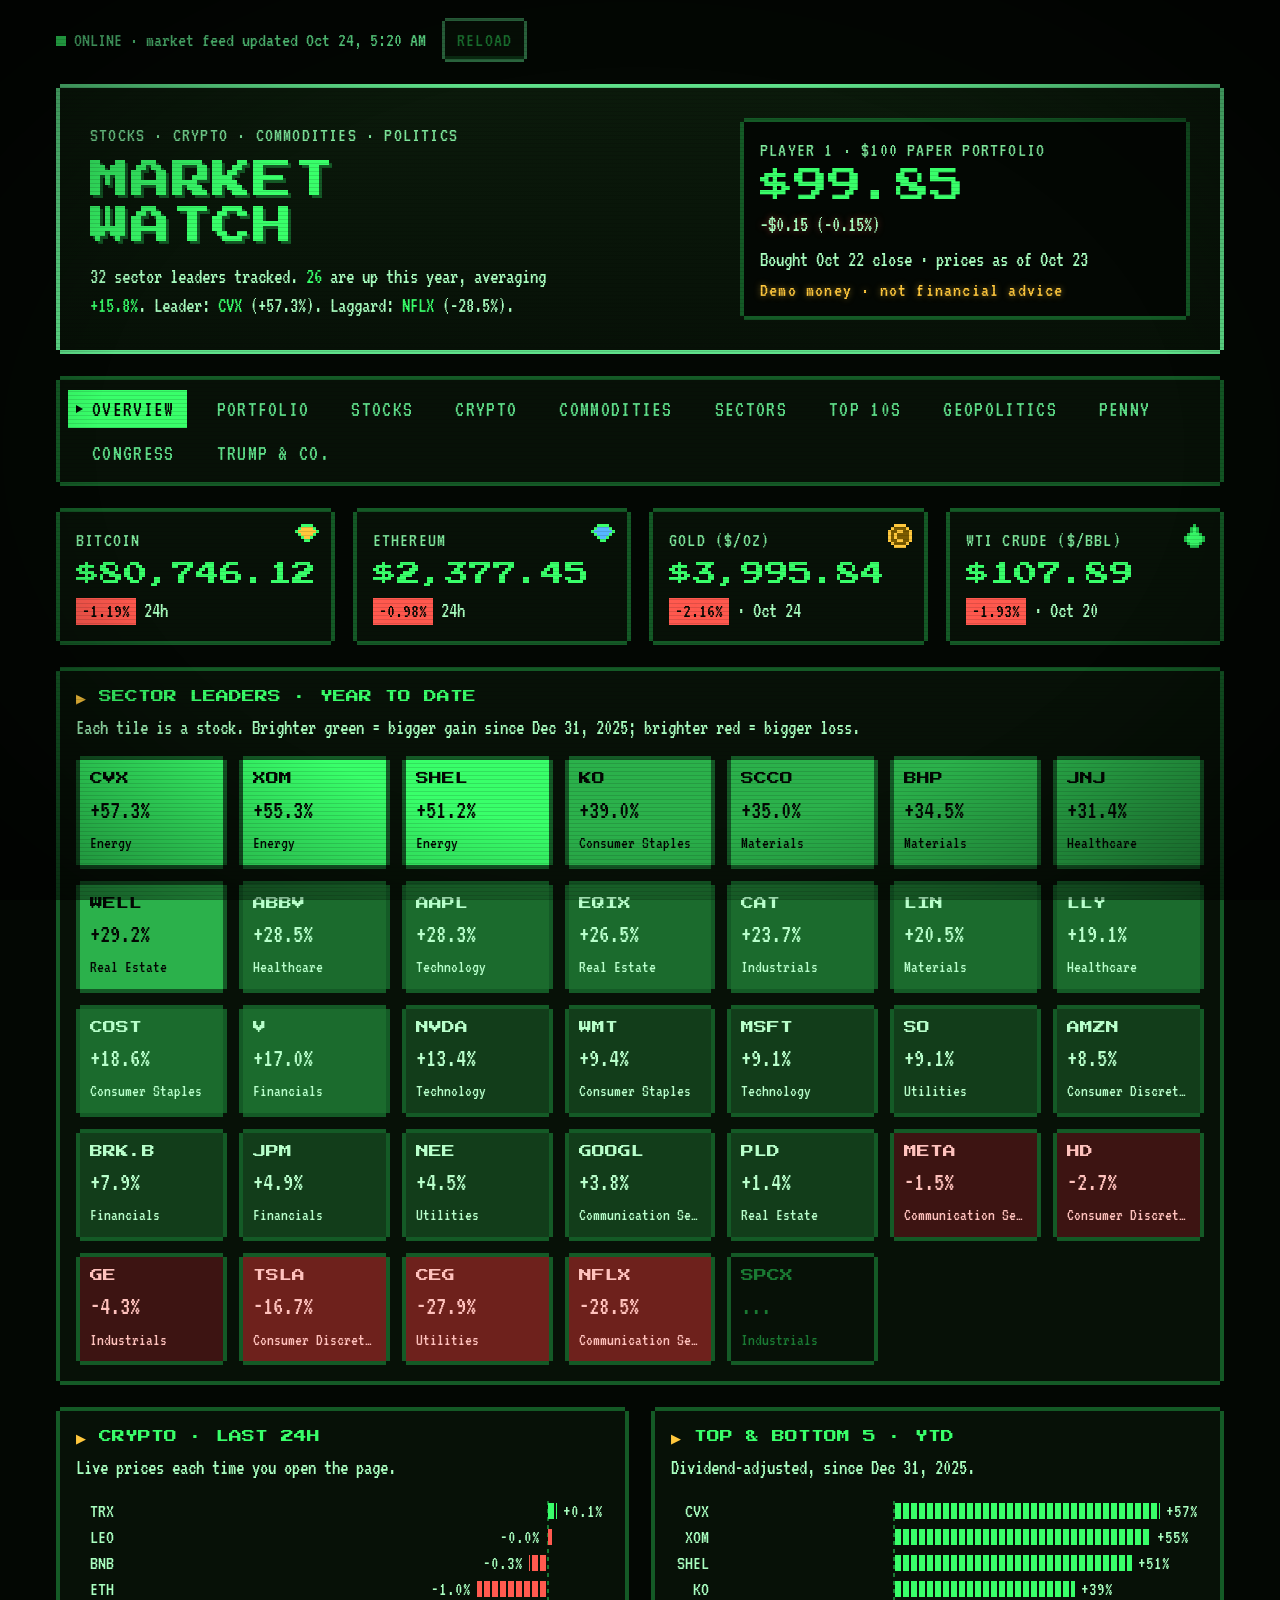
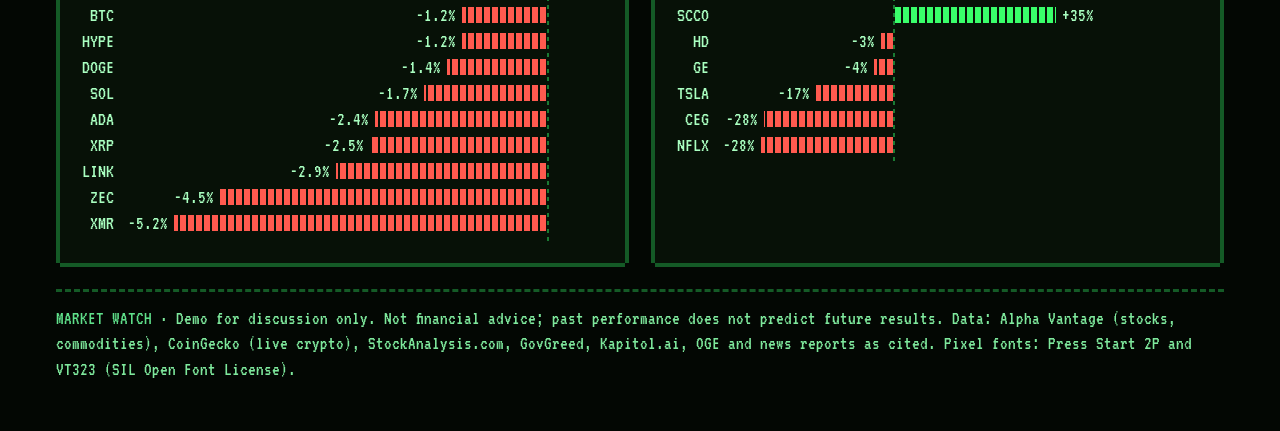
==== index.html @ 0dee8480 "Market Watch: retro dashboard app with secure data updater Co-Authored-By: Claude Opus 5.5 <noreply@" ====
<!doctype html>
<html lang="en">
<head>
<meta charset="utf-8">
<meta name="viewport" content="width=device-width, initial-scale=1, viewport-fit=cover">
<meta http-equiv="Content-Security-Policy" content="default-src 'none'; script-src 'self'; style-src 'self'; font-src 'self'; img-src 'self' data:; connect-src 'self' https://api.coingecko.com; base-uri 'none'; form-action 'none'; object-src 'none'; manifest-src 'self'; require-trusted-types-for 'script'; upgrade-insecure-requests">
<meta name="referrer" content="no-referrer">
<meta name="robots" content="noindex">
<meta name="color-scheme" content="dark">
<title>Market Watch</title>
<meta name="description" content="Stocks, crypto, commodities, sectors, Congress and political trades in one retro dashboard. Demo — not financial advice.">
<link rel="stylesheet" href="styles.css">
<link rel="preload" href="fonts/press-start-2p.woff2" as="font" type="font/woff2" crossorigin>
<link rel="preload" href="fonts/vt323.woff2" as="font" type="font/woff2" crossorigin>
</head>
<body>
<!--MW-SNAPSHOT-->
<main class="wrap">
  <div class="status" role="status" aria-live="polite">
    <span><span class="dot" id="status-dot"></span><span id="status-text">LOADING...</span></span>
    <button class="btn" id="reload" type="button">Reload</button>
  </div>

  <header class="hero px hot" id="top">
    <div>
      <div class="kicker">Stocks · Crypto · Commodities · Politics</div>
      <h1>MARKET<br>WATCH</h1>
      <p class="take" id="take"></p>
    </div>
    <div class="pf px">
      <span class="kicker">Player 1 · $100 paper portfolio</span>
      <span class="huge" id="pf-value">$---</span>
      <span class="sub" id="pf-gain"></span>
      <span class="note" id="pf-since"></span>
      <span class="press">Demo money · not financial advice</span>
    </div>
  </header>

  <nav class="tabs px" role="tablist" aria-label="Sections">
    <button class="tab" role="tab" data-tab="overview" type="button">Overview</button>
    <button class="tab" role="tab" data-tab="portfolio" type="button">Portfolio</button>
    <button class="tab" role="tab" data-tab="stocks" type="button">Stocks</button>
    <button class="tab" role="tab" data-tab="crypto" type="button">Crypto</button>
    <button class="tab" role="tab" data-tab="commodities" type="button">Commodities</button>
    <button class="tab" role="tab" data-tab="sectors" type="button">Sectors</button>
    <button class="tab" role="tab" data-tab="top10" type="button">Top 10s</button>
    <button class="tab" role="tab" data-tab="geo" type="button">Geopolitics</button>
    <button class="tab" role="tab" data-tab="penny" type="button">Penny</button>
    <button class="tab" role="tab" data-tab="congress" type="button">Congress</button>
    <button class="tab" role="tab" data-tab="trump" type="button">Trump &amp; co.</button>
  </nav>

  <section class="page" data-page="overview" role="tabpanel" aria-label="Overview">
    <div class="kpis" id="ov-kpis"></div>
    <div class="card px">
      <div class="card-h"><h2>Sector leaders · year to date</h2><p class="note">Each tile is a stock. Brighter green = bigger gain since Dec 31, 2025; brighter red = bigger loss.</p></div>
      <div class="heat" id="heatmap"></div>
    </div>
    <div class="grid">
      <div class="card px"><div class="card-h"><h2>Crypto · last 24h</h2><p class="note">Live prices each time you open the page.</p></div><div class="chart" id="crypto-bars" aria-label="Crypto 24 hour change"></div></div>
      <div class="card px"><div class="card-h"><h2>Top &amp; bottom 5 · YTD</h2><p class="note">Dividend-adjusted, since Dec 31, 2025.</p></div><div class="chart" id="ytd-mini" aria-label="Top and bottom five stocks year to date"></div></div>
    </div>
  </section>

  <section class="page" data-page="portfolio" role="tabpanel" aria-label="Paper portfolio" hidden>
    <div class="kpis" id="pf-kpis"></div>
    <div class="card px">
      <div class="card-h"><h2>Holdings</h2><p class="note">$25 each in the model's four picks, bought at the Oct 22, 2026 close. Each square = 1% of the portfolio.</p></div>
      <div class="donut-wrap">
        <div class="chart" id="waffle"></div>
        <div class="scroll"><table id="pf-table"><thead><tr><th>Stock</th><th class="num hide-narrow">Shares</th><th class="num hide-narrow">Bought</th><th class="num">Latest</th><th class="num">Value</th><th class="num">Gain</th></tr></thead><tbody></tbody></table></div>
      </div>
    </div>
    <div class="card px">
      <div class="card-h"><h2>The model · rerun live</h2><p class="note">Score = 0.7 × momentum z-score − 0.3 × last-month z-score. Momentum = 1-year return excluding the last month. ★ = current top pick, one per sector.</p></div>
      <div class="scroll"><table id="model-table"><thead><tr><th class="num">#</th><th>Stock</th><th class="hide-narrow">Sector</th><th class="num">Momentum</th><th class="num hide-narrow">Last month</th><th class="num">Score</th><th>Pick</th></tr></thead><tbody></tbody></table></div>
    </div>
  </section>

  <section class="page" data-page="stocks" role="tabpanel" aria-label="Stocks" hidden>
    <div class="card px"><div class="card-h"><h2>Year-to-date return</h2><p class="note">Every sector leader, since Dec 31, 2025, dividends included. Updated each weekday after the close.</p></div><div class="chart" id="ytd-chart" aria-label="Year to date return by stock"></div></div>
    <div class="card px">
      <div class="card-h"><h2>All 33 leaders</h2><p class="note">Tap a column to sort. 1M = since Sep 30; 1Y = since Oct 31, 2025.</p></div>
      <div class="controls"><input id="st-search" type="search" placeholder="Search ticker or company" aria-label="Search stocks" maxlength="40"><select id="st-sector" aria-label="Sector"><option value="">All sectors</option></select></div>
      <div class="scroll"><table id="stock-table"><thead><tr>
        <th><button data-k="ticker" type="button">Stock</button></th><th class="hide-narrow"><button data-k="sector" type="button">Sector</button></th>
        <th class="num"><button data-k="close" type="button">Close</button></th><th class="num hide-narrow"><button data-k="day_pct" type="button">Day</button></th>
        <th class="num hide-narrow"><button data-k="m1_pct" type="button">1M</button></th><th class="num"><button data-k="ytd_pct" type="button">YTD</button></th>
        <th class="num hide-narrow"><button data-k="y1_pct" type="button">1Y</button></th><th class="hide-narrow"><button data-k="as_of" type="button">As of</button></th>
      </tr></thead><tbody></tbody></table></div>
    </div>
  </section>

  <section class="page" data-page="crypto" role="tabpanel" aria-label="Crypto" hidden>
    <p class="snapnote" id="crypto-src"></p>
    <div class="kpis" id="crypto-kpis"></div>
    <div class="card px"><div class="card-h"><h2>Top 15 coins</h2><p class="note">Stablecoins (USDT, USDC) are built to stay at $1.</p></div>
      <div class="scroll"><table id="crypto-table"><thead><tr><th class="num">#</th><th>Coin</th><th class="num">Price</th><th class="num">24h</th><th class="num">7d</th><th class="num hide-narrow">Market cap</th></tr></thead><tbody></tbody></table></div>
    </div>
  </section>

  <section class="page" data-page="commodities" role="tabpanel" aria-label="Commodities" hidden>
    <div class="kpis" id="com-tiles"></div>
    <p class="snapnote">Updated each weekday after the close. Change is from the previous reading. Oil and gas spot prices can lag a few days.</p>
  </section>

  <section class="page" data-page="sectors" role="tabpanel" aria-label="Sectors" hidden>
    <p class="snapnote"><span data-asof="sectors"></span>Source: StockAnalysis.com sector pages.</p>
    <div class="grid">
      <div class="card px"><div class="card-h"><h2>Sector move · day</h2></div><div class="chart" id="sec-day" aria-label="Sector day change"></div></div>
      <div class="card px"><div class="card-h"><h2>Sector return · 1 year</h2></div><div class="chart" id="sec-1y" aria-label="Sector one year return"></div></div>
    </div>
    <div class="card px"><div class="card-h"><h2>Scoreboard</h2><p class="note">Breadth = how many of each sector's top 10 rose vs. fell.</p></div>
      <div class="scroll"><table id="sec-table"><thead><tr><th>Sector</th><th class="num hide-narrow"># Stocks</th><th class="num">Value</th><th class="num">Day</th><th class="num">1 year</th><th class="hide-narrow">Breadth</th></tr></thead><tbody></tbody></table></div>
    </div>
  </section>

  <section class="page" data-page="top10" role="tabpanel" aria-label="Top 10 per sector" hidden>
    <p class="snapnote"><span data-asof="top10"></span>Source: StockAnalysis.com. Web prices can lag the exact close.</p>
    <div class="card px"><div class="card-h"><h2>Top 10 in every sector</h2><p class="note">Ranked by market value. Bar = company size ($B).</p></div>
      <div class="controls"><input id="t10-search" type="search" placeholder="Search company or industry" aria-label="Search companies" maxlength="40"><select id="t10-sector" aria-label="Sector"><option value="">All sectors</option></select></div>
      <div class="scroll"><table id="t10-table"><thead><tr><th class="num">#</th><th>Company</th><th class="hide-narrow">Industry</th><th class="hide-narrow">Size</th><th class="num">Price</th><th class="num">Day</th><th class="num">Value $B</th></tr></thead><tbody></tbody></table></div>
    </div>
  </section>

  <section class="page" data-page="geo" role="tabpanel" aria-label="Geopolitics" hidden>
    <p class="snapnote"><span data-asof="geopolitics"></span>"Exposure" shows which way the risk points, not a prediction. Not financial advice.</p>
    <div class="geo" id="geo-cards"></div>
  </section>

  <section class="page" data-page="penny" role="tabpanel" aria-label="Penny stocks" hidden>
    <div class="warn">WARNING! Penny stocks can swing 20–100% in a day and are a favorite target of pump-and-dump schemes. Watch them, don't chase them.</div>
    <div class="card px"><div class="card-h"><h2>Risk meter</h2><p class="note"><span data-asof="penny"></span>The 25 most-traded stocks under $5, by company size.</p></div><div class="riskbar" id="risk-bar"></div><div class="keys" id="risk-keys"></div></div>
    <div class="card px"><div class="card-h"><h2>Most traded under $5</h2></div>
      <div class="scroll"><table id="penny-table"><thead><tr><th class="num">#</th><th>Stock</th><th class="num">Price</th><th class="num">Day</th><th class="num hide-narrow">Shares</th><th>Risk</th></tr></thead><tbody></tbody></table></div>
    </div>
  </section>

  <section class="page" data-page="congress" role="tabpanel" aria-label="Congress" hidden>
    <p class="snapnote"><span data-asof="congress"></span>STOCK Act disclosures. Trading is legal for members; counts show activity, not wrongdoing. Buy/sell counts are estimates (±5%) from each stock's total trades and buy-to-sell ratio (GovGreed, 2012–2026).</p>
    <div class="grid">
      <div class="card px"><div class="card-h"><h2>Top 20 bought</h2></div><div class="chart" id="cg-bought" aria-label="Top 20 stocks bought by Congress"></div></div>
      <div class="card px"><div class="card-h"><h2>Top 10 sold</h2></div><div class="chart" id="cg-sold" aria-label="Top 10 stocks sold by Congress"></div></div>
    </div>
    <div class="card px"><div class="card-h"><h2>Bought most recently</h2><p class="note">Trades Jun 27 – Sep 25, 2026, ranked by how many members bought.</p></div>
      <div class="scroll"><table id="cg-recent"><thead><tr><th>Stock</th><th class="num">Members</th><th class="num">Purchases</th></tr></thead><tbody></tbody></table></div></div>
    <div class="card px"><div class="card-h"><h2>Most active traders</h2><p class="note">Disclosed trades since 2012 (Kapitol.ai).</p></div><div class="chart" id="cg-members" aria-label="Most active congressional traders"></div></div>
    <div class="card px"><div class="scroll"><table id="cg-table"><thead><tr><th class="num">#</th><th>Member</th><th class="hide-narrow">Chamber</th><th class="num">Trades</th><th class="num">Est. $M</th><th class="hide-narrow">Last active</th></tr></thead><tbody></tbody></table></div></div>
  </section>

  <section class="page" data-page="trump" role="tabpanel" aria-label="Trump and associates" hidden>
    <p class="snapnote"><span data-asof="trump"></span>From official disclosures (OGE Form 278-T, Senate reports, SEC filings) and news reports. Amounts are the ranges the forms require. No regulator has found wrongdoing in anyone's stock trades; the one established violation (Perez) was on Kalshi.</p>
    <div class="people" id="people"></div>
    <div class="card px"><div class="card-h"><h2>What they traded</h2><p class="note"><span id="tt-count">0</span> disclosed trades and holdings. Each links to its source.</p></div>
      <div class="controls"><select id="tt-person" aria-label="Person"><option value="">Everyone</option></select><select id="tt-action" aria-label="Action"><option value="">Buys + sells</option><option value="Buy">Buys</option><option value="Sell">Sells</option></select><input id="tt-search" type="search" placeholder="Search company or ticker" aria-label="Search trades" maxlength="40"></div>
      <div class="scroll"><table id="tt-table" class="wraptable"><thead><tr><th>Date</th><th class="hide-narrow">Who</th><th>Asset</th><th>Action</th><th class="num">Amount $</th><th class="hide-narrow">Source</th></tr></thead><tbody></tbody></table></div>
    </div>
  </section>

  <footer>
    <b>MARKET WATCH</b> · Demo for discussion only. Not financial advice; past performance does not predict future results.
    Data: Alpha Vantage (stocks, commodities), CoinGecko (live crypto), StockAnalysis.com, GovGreed, Kapitol.ai, OGE and news reports as cited.
    Pixel fonts: Press Start 2P and VT323 (SIL Open Font License).
  </footer>
</main>
<!--MW-CONFIG-->
<script src="app.js"></script>
</body>
</html>
---- styles.css ----
/* Market Watch — retro 8-bit theme. One deliberate dark look: phosphor green on black, pixel fonts (bundled, OFL), notched pixel borders, scanlines.
   No third-party CSS, fonts or images are loaded. */
@font-face { font-family: "PressStart"; src: url("fonts/press-start-2p.woff2") format("woff2"); font-display: swap; }
@font-face { font-family: "VT323"; src: url("fonts/vt323.woff2") format("woff2"); font-display: swap; }

:root {
  --bg: #030703; --panel: #071107; --panel2: #0b1a0b;
  --g: #39ff6a; --g2: #22c24c; --dim: #1a7a33; --line: #145a26;
  --up: #39ff6a; --down: #ff5a4f; --amber: #ffc83d; --blue: #57b6ff;
  --pix: "PressStart", ui-monospace, "Courier New", monospace;
  --mono: "VT323", ui-monospace, "Courier New", monospace;
  --glow: 0 0 6px color-mix(in srgb, var(--g) 55%, transparent);
  color-scheme: dark;
}
* { box-sizing: border-box; }
html, body { margin: 0; }
body { background: var(--bg); color: var(--g); font: 21px/1.25 var(--mono); text-shadow: var(--glow); -webkit-font-smoothing: none; }
body::before { content: ""; position: fixed; inset: 0; pointer-events: none; z-index: 50;
  background: repeating-linear-gradient(0deg, rgba(0,0,0,.28) 0 1px, transparent 1px 3px); mix-blend-mode: multiply; }
body::after { content: ""; position: fixed; inset: 0; pointer-events: none; z-index: 49; background: radial-gradient(ellipse at center, transparent 60%, rgba(0,0,0,.55) 100%); }
[hidden] { display: none !important; }
::selection { background: var(--g); color: var(--bg); text-shadow: none; }
.wrap { max-width: 1200px; margin-inline: auto; padding-block: 18px 48px; padding-left: max(16px, env(safe-area-inset-left, 0px)); padding-right: max(16px, env(safe-area-inset-right, 0px)); display: flex; flex-direction: column; gap: 22px; }

/* NES-style notched pixel frame */
.px { border: 0; background: var(--panel);
  box-shadow: 0 -4px 0 0 var(--line), 0 4px 0 0 var(--line), -4px 0 0 0 var(--line), 4px 0 0 0 var(--line); margin: 4px; }
.px.hot { box-shadow: 0 -4px 0 0 var(--g2), 0 4px 0 0 var(--g2), -4px 0 0 0 var(--g2), 4px 0 0 0 var(--g2); }

/* status line */
.status { display: flex; flex-wrap: wrap; align-items: center; gap: 6px 16px; font-size: 18px; color: var(--g2); }
.dot { width: 10px; height: 10px; display: inline-block; margin-right: 8px; background: var(--dim); }
.dot.live { background: var(--g); animation: blink 1.2s steps(2, start) infinite; }
.dot.snap { background: var(--amber); }
@keyframes blink { to { visibility: hidden; } }
.btn { font: 10px var(--pix); text-transform: uppercase; padding: 9px 12px; background: var(--panel2); color: var(--g); border: 0; cursor: pointer; text-shadow: var(--glow);
  box-shadow: 0 -3px 0 0 var(--g2), 0 3px 0 0 var(--g2), -3px 0 0 0 var(--g2), 3px 0 0 0 var(--g2), inset 0 -3px 0 0 var(--line); margin: 3px; }
.btn:hover { background: var(--line); }
.btn:active { transform: translateY(2px); }
.btn:focus-visible, .tab:focus-visible, input:focus-visible, select:focus-visible { outline: 3px dashed var(--amber); outline-offset: 4px; }

/* hero / title screen */
.hero { padding: clamp(18px, 4vw, 30px); display: grid; gap: 20px; grid-template-columns: minmax(0, 1.4fr) minmax(0, 1fr); align-items: end;
  background: linear-gradient(180deg, var(--panel2), var(--panel)); }
@media (max-width: 760px) { .hero { grid-template-columns: minmax(0, 1fr); } }
.kicker { font: 9px/1.6 var(--pix); letter-spacing: .08em; color: var(--g2); }
h1 { font: clamp(20px, 5.4vw, 40px)/1.15 var(--pix); margin: 10px 0 14px; color: var(--g); text-shadow: 3px 3px 0 var(--line), var(--glow); letter-spacing: .02em; }
.sprites { display: flex; gap: 10px; align-items: flex-end; margin-bottom: 6px; }
.sprite { image-rendering: pixelated; shape-rendering: crispEdges; }
.take { margin: 0; color: var(--g2); max-width: 60ch; font-size: 21px; }
.take b { color: var(--g); font-weight: 400; }
.pf { padding: 16px; display: flex; flex-direction: column; gap: 6px; background: var(--bg); }
.huge { font: clamp(22px, 6vw, 34px)/1.1 var(--pix); color: var(--g); }
.press { font: 9px var(--pix); color: var(--amber); text-shadow: 0 0 6px rgba(255,200,61,.5); animation: blink 1s steps(2, start) infinite; }

/* tabs = game menu: one swipeable row on phones */
.tabs { display: flex; flex-wrap: nowrap; gap: 6px; overflow-x: auto; scrollbar-width: none; padding: 10px 8px; scroll-snap-type: x proximity; background: var(--panel); }
.tabs::-webkit-scrollbar { display: none; }
.tab { flex: none; scroll-snap-align: start; white-space: nowrap; font: 9px/1 var(--pix); text-transform: uppercase; border: 0; cursor: pointer; padding: 10px 10px 10px 22px; background: transparent; color: var(--dim); position: relative; text-shadow: none; }
.tab:hover { color: var(--g2); }
.tab[aria-selected="true"] { color: var(--bg); background: var(--g); text-shadow: none; }
.tab[aria-selected="true"]::before { content: ""; position: absolute; left: 8px; top: 50%; margin-top: -4px; border-left: 7px solid var(--bg); border-top: 4px solid transparent; border-bottom: 4px solid transparent; }
@media (min-width: 900px) { .tabs { flex-wrap: wrap; overflow: visible; position: sticky; top: 8px; z-index: 5; } .tab { font-size: 10px; } }

/* layout */
.page { display: flex; flex-direction: column; gap: 22px; }
.grid { display: grid; gap: 22px; grid-template-columns: repeat(auto-fit, minmax(min(100%, 22rem), 1fr)); }
.kpis { display: grid; gap: 18px; grid-template-columns: repeat(auto-fit, minmax(min(100%, 12rem), 1fr)); }
.card { padding: 16px; min-width: 0; }
.card-h { display: flex; flex-direction: column; gap: 6px; margin-bottom: 14px; }
h2 { font: 11px/1.5 var(--pix); text-transform: uppercase; margin: 0; color: var(--g); }
h2::before { content: "▶ "; color: var(--amber); }
.note { font-size: 18px; color: var(--g2); margin: 0; line-height: 1.2; text-shadow: none; }
.snapnote { font-size: 18px; color: var(--g2); padding: 8px 12px; margin: 0; background: var(--panel); border-left: 4px solid var(--amber); text-shadow: none; }
.kpi { display: flex; flex-direction: column; gap: 8px; position: relative; }
.kpi .icon { position: absolute; right: 12px; top: 12px; }
.label { font: 8px/1.5 var(--pix); text-transform: uppercase; color: var(--g2); padding-right: 30px; }
.big { font: clamp(15px, 3.6vw, 20px)/1.2 var(--pix); color: var(--g); font-variant-numeric: tabular-nums; }
.sub { font-size: 19px; }

/* pills → pixel tags */
.pill { display: inline-block; padding: 0 6px; font-size: 19px; white-space: nowrap; text-shadow: none; }
.pill.up { color: var(--bg); background: var(--up); }
.pill.down { color: var(--bg); background: var(--down); }
.pill.flat { color: var(--g); background: var(--line); }
.up { color: var(--up); } .down { color: var(--down); text-shadow: 0 0 6px rgba(255,90,79,.5); }
.chip { display: inline-block; font-size: 17px; padding: 0 7px; background: var(--line); color: var(--g); text-shadow: none; }
.chip.up { background: transparent; color: var(--up); box-shadow: inset 0 0 0 2px var(--up); }
.chip.down { background: transparent; color: var(--down); box-shadow: inset 0 0 0 2px var(--down); }
.chips { display: flex; flex-wrap: wrap; gap: 6px; }
.warn { padding: 14px 16px; color: var(--amber); text-shadow: 0 0 6px rgba(255,200,61,.4); background: #140f02;
  box-shadow: 0 -4px 0 0 var(--amber), 0 4px 0 0 var(--amber), -4px 0 0 0 var(--amber), 4px 0 0 0 var(--amber); margin: 4px; }

/* tables */
.controls { display: flex; flex-wrap: wrap; gap: 10px; margin-bottom: 12px; }
.controls input, .controls select { font: 19px var(--mono); padding: 6px 10px; border: 0; background: var(--bg); color: var(--g); min-width: 0; box-shadow: inset 0 0 0 2px var(--dim); }
.controls input::placeholder { color: var(--dim); }
.scroll { overflow: auto; max-height: 36rem; }
.scroll::-webkit-scrollbar { width: 10px; height: 10px; background: var(--bg); } .scroll::-webkit-scrollbar-thumb { background: var(--dim); }
table { width: 100%; border-collapse: collapse; font-size: 20px; font-variant-numeric: tabular-nums; }
th { position: sticky; top: 0; z-index: 1; background: var(--panel); text-align: left; font: 8px/1.4 var(--pix); color: var(--amber); text-transform: uppercase; padding: 10px; border-bottom: 3px solid var(--line); white-space: nowrap; text-shadow: none; }
th button { all: unset; cursor: pointer; } th[aria-sort="ascending"] button::after { content: " ▲"; } th[aria-sort="descending"] button::after { content: " ▼"; }
td { padding: 6px 10px; border-bottom: 1px dashed var(--line); white-space: nowrap; vertical-align: top; }
tbody tr:hover td { background: var(--line); }
.num { text-align: right; }
.tk { color: var(--g); } .co { display: block; color: var(--dim); font-size: 17px; text-shadow: none; }
.grp td { background: var(--panel2) !important; color: var(--amber); font: 9px/1.6 var(--pix); text-transform: uppercase; text-shadow: none; }
.wraptable td { white-space: normal; min-width: 7rem; } .wraptable td:first-child { white-space: nowrap; min-width: 0; }
td a { color: var(--blue); text-decoration: underline dotted; text-shadow: none; }
.bar { display: inline-flex; align-items: center; gap: 8px; justify-content: flex-end; width: 100%; }
.bar i { display: block; height: 10px; flex: none; background-image: repeating-linear-gradient(90deg, currentColor 0 6px, transparent 6px 8px); }
.pend { color: var(--dim); }
.party { display: inline-block; min-width: 1.6em; text-align: center; font: 8px/1.9 var(--pix); padding: 0 4px; color: var(--bg); margin-right: 8px; text-shadow: none; }
.party.d { background: var(--blue); } .party.r { background: var(--down); } .party.i { background: var(--amber); }
@media (max-width: 640px) { .hide-narrow { display: none; } }

/* heat map = level select grid */
.heat { display: grid; gap: 10px; grid-template-columns: repeat(auto-fill, minmax(min(100%, 6.6rem), 1fr)); }
.cell { padding: 8px; display: flex; flex-direction: column; gap: 4px; min-height: 4.6rem; text-shadow: none; }
.cell .t { font: 9px/1.4 var(--pix); } .cell .v { font-size: 24px; } .cell .s { font-size: 15px; opacity: .85; white-space: nowrap; overflow: hidden; text-overflow: ellipsis; }

/* charts */
.chart { position: relative; }
.chart svg { display: block; width: 100%; height: auto; overflow: visible; shape-rendering: crispEdges; }
.chart text { font-family: var(--mono); text-shadow: none; }
.tip { position: absolute; pointer-events: none; background: var(--bg); padding: 6px 10px; font-size: 18px; white-space: nowrap; z-index: 3;
  box-shadow: 0 -3px 0 0 var(--g), 0 3px 0 0 var(--g), -3px 0 0 0 var(--g), 3px 0 0 0 var(--g); }
.tip .k { color: var(--amber); }
.donut-wrap { display: grid; grid-template-columns: minmax(0, 13rem) minmax(0, 1fr); gap: 22px; align-items: center; }
@media (max-width: 560px) { .donut-wrap { grid-template-columns: minmax(0, 1fr); } }
.sw { display: inline-block; width: 12px; height: 12px; margin-right: 8px; vertical-align: 0; }

/* geopolitics + people */
.geo { display: grid; gap: 22px; grid-template-columns: repeat(auto-fit, minmax(min(100%, 24rem), 1fr)); }
.geo-card { display: flex; flex-direction: column; gap: 10px; }
.geo-card h3 { margin: 0; font: 11px/1.5 var(--pix); color: var(--amber); text-shadow: none; text-transform: uppercase; }
.geo-card p { margin: 0; }
.k { font: 8px/1.6 var(--pix); text-transform: uppercase; color: var(--dim); margin-bottom: 4px; text-shadow: none; }
.people { display: grid; gap: 22px; grid-template-columns: repeat(auto-fit, minmax(min(100%, 17rem), 1fr)); }
.person { display: flex; flex-direction: column; gap: 8px; }
.who { display: flex; align-items: center; gap: 12px; }
.avatar { width: 40px; height: 40px; display: flex; align-items: center; justify-content: center; font: 10px var(--pix); color: var(--bg); flex: none; text-shadow: none; }
.person p { margin: 0; font-size: 19px; }
.riskbar { display: flex; height: 28px; gap: 3px; }
.riskbar span { display: flex; align-items: center; justify-content: center; font: 9px var(--pix); color: var(--bg); text-shadow: none; }
.keys { display: flex; flex-wrap: wrap; gap: 6px 16px; font-size: 18px; color: var(--g2); margin-top: 12px; }
footer { font-size: 17px; color: var(--dim); border-top: 3px dashed var(--line); padding-top: 14px; text-shadow: none; }
footer b { color: var(--g2); font-weight: 400; }
@media (prefers-reduced-motion: reduce) { .dot.live, .press { animation: none; } }

/* ===== Readability pass (40+ friendly): bigger type, crisp edges, stronger contrast ===== */
:root { --g2: #5fe08a; --dim: #3aa75a; --glow: none; }
body { font-size: 22px; line-height: 1.35; color: #8dffae; text-shadow: none; }
body::before { background: repeating-linear-gradient(0deg, rgba(0,0,0,.12) 0 1px, transparent 1px 4px); }
h1 { text-shadow: 3px 3px 0 var(--line); }
h2 { font-size: 13px; line-height: 1.6; }
.kicker, .label, .k { font: 20px/1.2 var(--mono); letter-spacing: .06em; color: #7ee89c; text-transform: uppercase; }
.take, .note, .snapnote, .person p, .geo-card p, .sub { font-size: 21px; line-height: 1.35; color: #a9ffc0; }
.co { font-size: 19px; color: #7ee89c; }
.big { font-size: clamp(18px, 4.2vw, 24px); }
.btn { font: 20px var(--mono); letter-spacing: .06em; }
.tab { font: 22px/1 var(--mono); letter-spacing: .06em; padding: 8px 12px 8px 24px; color: #5fe08a; }
.tab[aria-selected="true"] { color: var(--bg); }
@media (min-width: 900px) { .tab { font-size: 22px; } }
table { font-size: 21px; } td { padding: 8px 12px; }
th { font: 18px/1.2 var(--mono); letter-spacing: .06em; }
.grp td { font: 20px/1.3 var(--mono); letter-spacing: .06em; }
.pill, .chip { font-size: 20px; }
.geo-card h3 { font-size: 13px; line-height: 1.6; }
.chart text { fill: #a9ffc0; }
.cell { padding: 10px; min-height: 5.4rem; }
.cell .t { font-size: 13px; } .cell .v { font-size: 26px; } .cell .s { font-size: 17px; opacity: 1; }
.heat { grid-template-columns: repeat(auto-fill, minmax(min(100%, 8.5rem), 1fr)); gap: 12px; }
.press { font: 20px var(--mono); letter-spacing: .06em; }
.status { font-size: 20px; }
.party { font: 18px/1.2 var(--mono); padding: 0 6px; }
.riskbar span { font: 18px var(--mono); }
.keys { font-size: 20px; }
footer { font-size: 19px; color: #7ee89c; }
.dot.live { animation: none; }

.btn:disabled { opacity: .45; cursor: not-allowed; }
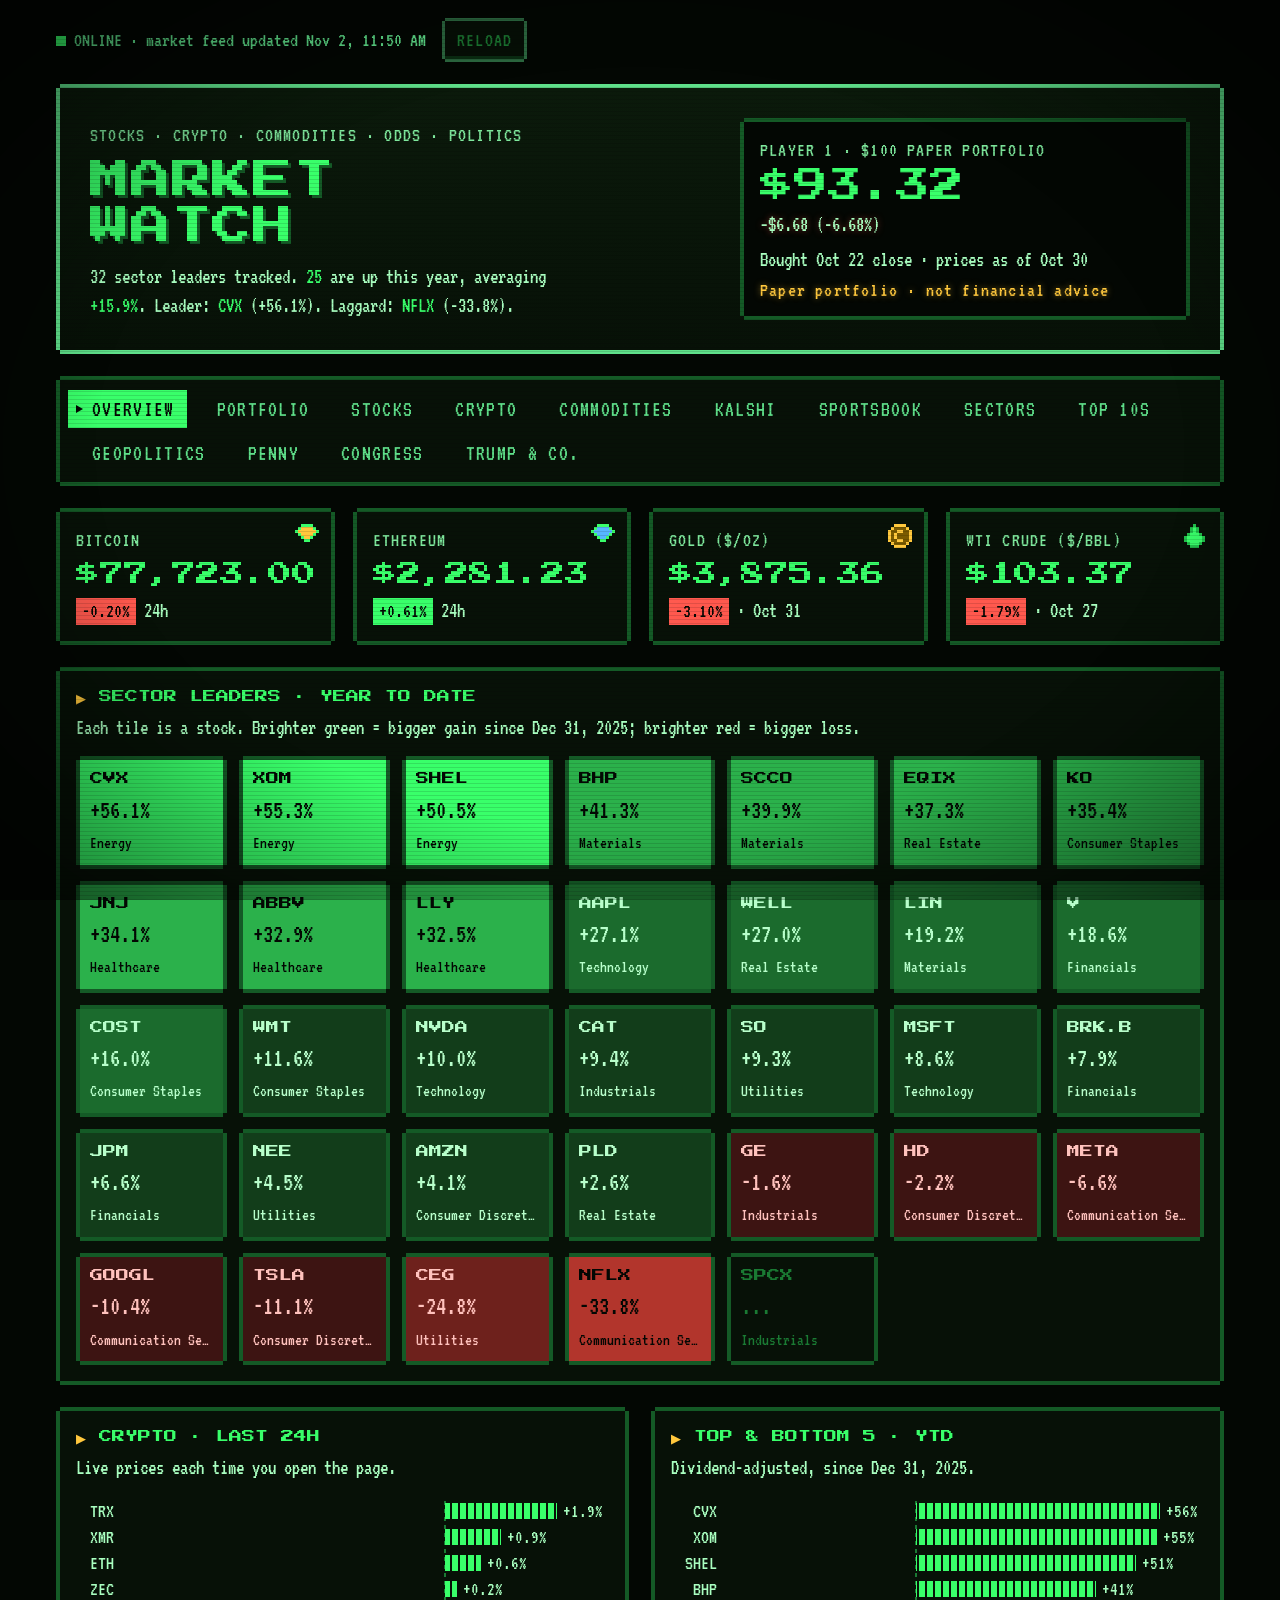
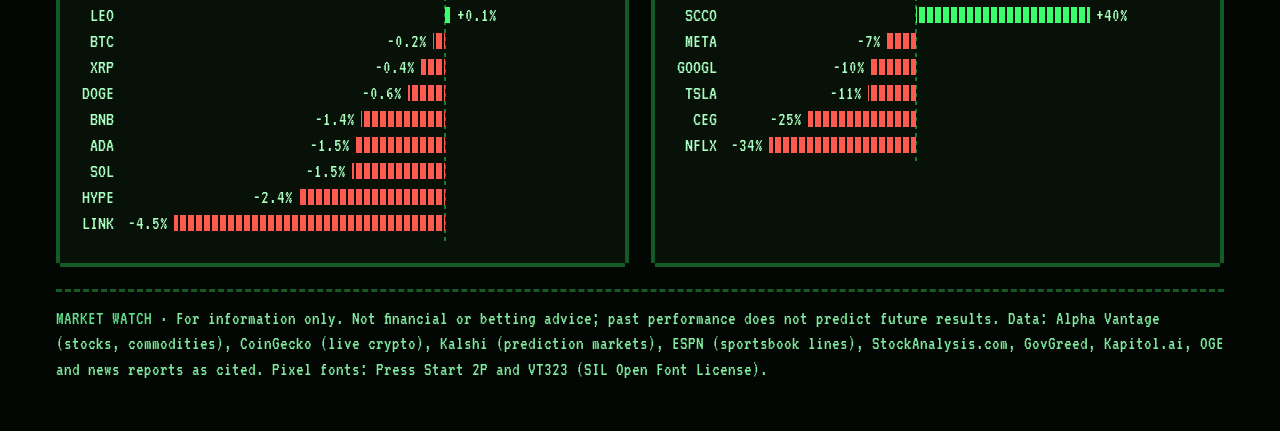
==== commit 5166224d: "Run as an app: drop demo labels; add Kalshi prediction markets and sportsbook odds (spreads, totals," ====
--- a/index.html
+++ b/index.html
@@ -3,12 +3,12 @@
 <head>
 <meta charset="utf-8">
 <meta name="viewport" content="width=device-width, initial-scale=1, viewport-fit=cover">
-<meta http-equiv="Content-Security-Policy" content="default-src 'none'; script-src 'self'; style-src 'self'; font-src 'self'; img-src 'self' data:; connect-src 'self' https://api.coingecko.com; base-uri 'none'; form-action 'none'; object-src 'none'; manifest-src 'self'; require-trusted-types-for 'script'; upgrade-insecure-requests">
+<meta http-equiv="Content-Security-Policy" content="default-src 'none'; script-src 'self'; style-src 'self'; font-src 'self'; img-src 'self' data:; connect-src 'self' https://api.coingecko.com https://api.elections.kalshi.com https://site.api.espn.com; base-uri 'none'; form-action 'none'; object-src 'none'; manifest-src 'self'; require-trusted-types-for 'script'; upgrade-insecure-requests">
 <meta name="referrer" content="no-referrer">
 <meta name="robots" content="noindex">
 <meta name="color-scheme" content="dark">
 <title>Market Watch</title>
-<meta name="description" content="Stocks, crypto, commodities, sectors, Congress and political trades in one retro dashboard. Demo — not financial advice.">
+<meta name="description" content="Stocks, crypto, commodities, Kalshi prediction markets, sportsbook odds, Congress and political trades in one retro dashboard. Not financial advice.">
 <link rel="stylesheet" href="styles.css">
 <link rel="preload" href="fonts/press-start-2p.woff2" as="font" type="font/woff2" crossorigin>
 <link rel="preload" href="fonts/vt323.woff2" as="font" type="font/woff2" crossorigin>
@@ -23,7 +23,7 @@
 
   <header class="hero px hot" id="top">
     <div>
-      <div class="kicker">Stocks · Crypto · Commodities · Politics</div>
+      <div class="kicker">Stocks · Crypto · Commodities · Odds · Politics</div>
       <h1>MARKET<br>WATCH</h1>
       <p class="take" id="take"></p>
     </div>
@@ -32,7 +32,7 @@
       <span class="huge" id="pf-value">$---</span>
       <span class="sub" id="pf-gain"></span>
       <span class="note" id="pf-since"></span>
-      <span class="press">Demo money · not financial advice</span>
+      <span class="press">Paper portfolio · not financial advice</span>
     </div>
   </header>
 
@@ -42,6 +42,8 @@
     <button class="tab" role="tab" data-tab="stocks" type="button">Stocks</button>
     <button class="tab" role="tab" data-tab="crypto" type="button">Crypto</button>
     <button class="tab" role="tab" data-tab="commodities" type="button">Commodities</button>
+    <button class="tab" role="tab" data-tab="kalshi" type="button">Kalshi</button>
+    <button class="tab" role="tab" data-tab="odds" type="button">Sportsbook</button>
     <button class="tab" role="tab" data-tab="sectors" type="button">Sectors</button>
     <button class="tab" role="tab" data-tab="top10" type="button">Top 10s</button>
     <button class="tab" role="tab" data-tab="geo" type="button">Geopolitics</button>
@@ -104,6 +106,25 @@
     <p class="snapnote">Updated each weekday after the close. Change is from the previous reading. Oil and gas spot prices can lag a few days.</p>
   </section>
 
+  <section class="page" data-page="kalshi" role="tabpanel" aria-label="Kalshi prediction markets" hidden>
+    <p class="snapnote"><span id="ks-src"></span>Kalshi is a CFTC-regulated exchange where contracts on real-world events trade between 1¢ and 99¢. The price is roughly the crowd's odds: 61¢ means about a 61% chance. Showing the most-traded markets of the last 24 hours.</p>
+    <div class="kpis" id="ks-kpis"></div>
+    <div class="card px"><div class="card-h"><h2>Biggest moves</h2><p class="note">Change in the YES price since the previous trading day, in points (1 point = 1¢ = 1%).</p></div><div class="chart" id="ks-movers" aria-label="Biggest Kalshi price moves"></div></div>
+    <div class="card px"><div class="card-h"><h2>Most traded markets</h2></div>
+      <div class="controls"><select id="ks-cat" aria-label="Category"><option value="">All categories</option></select><input id="ks-search" type="search" placeholder="Search markets" aria-label="Search markets" maxlength="40"></div>
+      <div class="scroll"><table id="ks-table" class="wraptable"><thead><tr><th>Market</th><th class="hide-narrow">Category</th><th class="num">Chance</th><th class="num hide-narrow">Bid / Ask</th><th class="num">Move</th><th class="num">24h vol.</th><th class="hide-narrow">Closes</th></tr></thead><tbody></tbody></table></div>
+    </div>
+  </section>
+
+  <section class="page" data-page="odds" role="tabpanel" aria-label="Sportsbook odds" hidden>
+    <p class="snapnote"><span id="od-src"></span>Point spreads, totals (over/under) and moneylines as posted by the sportsbook ESPN shows for each game. Lines move often; check your sportsbook before you bet. 21+. Gambling problem? Call 1-800-GAMBLER.</p>
+    <div class="kpis" id="od-kpis"></div>
+    <div class="card px"><div class="card-h"><h2>Lines</h2><p class="note">Spread: the favorite gives the points shown. Moneyline: +150 wins $150 on $100; −150 risks $150 to win $100.</p></div>
+      <div class="controls"><select id="od-league" aria-label="League"><option value="">All leagues</option></select><input id="od-search" type="search" placeholder="Search team" aria-label="Search teams" maxlength="40"></div>
+      <div class="scroll"><table id="od-table"><thead><tr><th>Game</th><th>When / score</th><th class="num">Spread</th><th class="num">Total</th><th class="num hide-narrow">Moneyline</th><th class="hide-narrow">Book</th></tr></thead><tbody></tbody></table></div>
+    </div>
+  </section>
+
   <section class="page" data-page="sectors" role="tabpanel" aria-label="Sectors" hidden>
     <p class="snapnote"><span data-asof="sectors"></span>Source: StockAnalysis.com sector pages.</p>
     <div class="grid">
@@ -158,8 +179,8 @@
   </section>
 
   <footer>
-    <b>MARKET WATCH</b> · Demo for discussion only. Not financial advice; past performance does not predict future results.
-    Data: Alpha Vantage (stocks, commodities), CoinGecko (live crypto), StockAnalysis.com, GovGreed, Kapitol.ai, OGE and news reports as cited.
+    <b>MARKET WATCH</b> · For information only. Not financial or betting advice; past performance does not predict future results.
+    Data: Alpha Vantage (stocks, commodities), CoinGecko (live crypto), Kalshi (prediction markets), ESPN (sportsbook lines), StockAnalysis.com, GovGreed, Kapitol.ai, OGE and news reports as cited.
     Pixel fonts: Press Start 2P and VT323 (SIL Open Font License).
   </footer>
 </main>
--- a/styles.css
+++ b/styles.css
@@ -180,3 +180,8 @@
 .dot.live { animation: none; }
 
 .btn:disabled { opacity: .45; cursor: not-allowed; }
+
+/* Kalshi + Sportsbook */
+td.big-num { font-size: 24px; color: var(--g); }
+td.live-tag { color: var(--amber, #ffc83d); }
+td .tk a { color: inherit; text-decoration: underline dotted; }
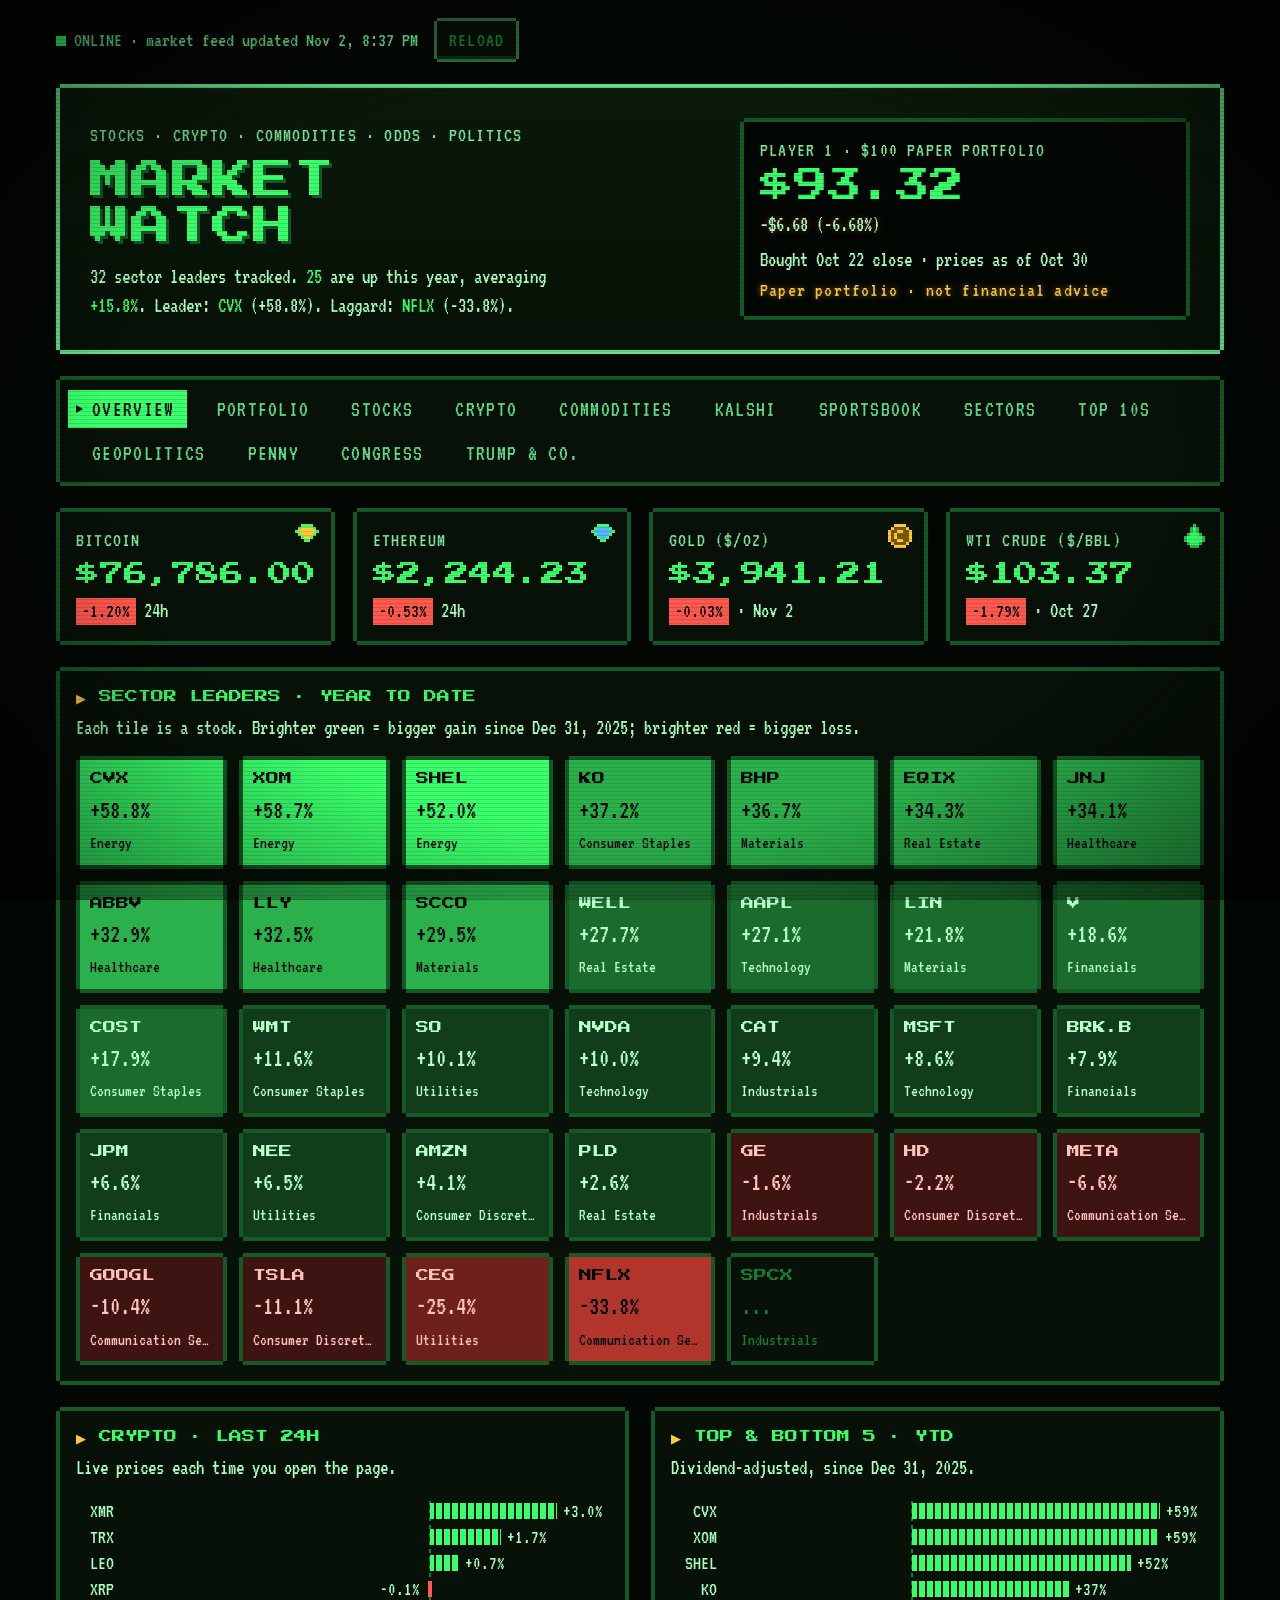
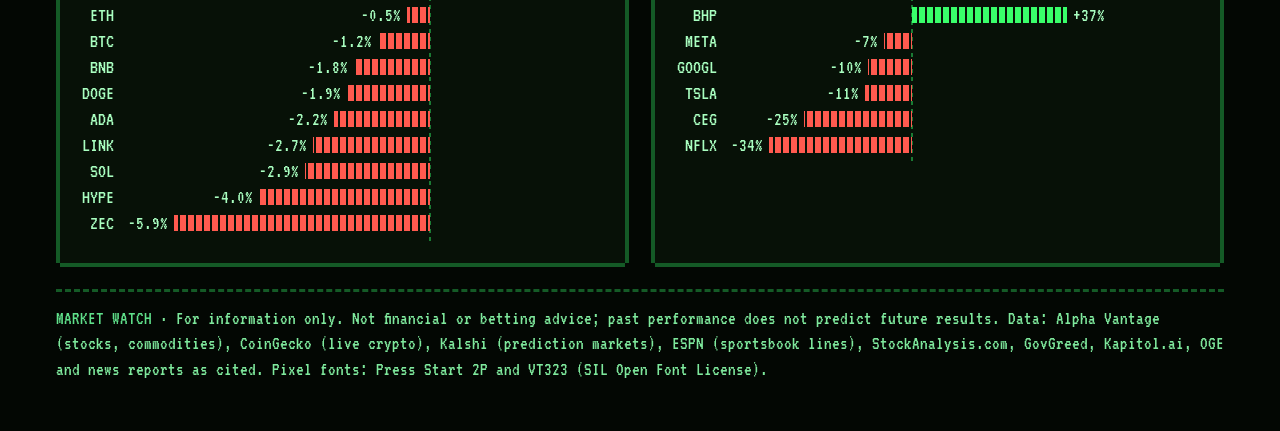
==== commit aeecf46b: "Kalshi + Sportsbook: phone-friendly layout, cleaner move indicators Co-Authored-By: Claude Opus 5.5 " ====
--- a/index.html
+++ b/index.html
@@ -112,7 +112,7 @@
     <div class="card px"><div class="card-h"><h2>Biggest moves</h2><p class="note">Change in the YES price since the previous trading day, in points (1 point = 1¢ = 1%).</p></div><div class="chart" id="ks-movers" aria-label="Biggest Kalshi price moves"></div></div>
     <div class="card px"><div class="card-h"><h2>Most traded markets</h2></div>
       <div class="controls"><select id="ks-cat" aria-label="Category"><option value="">All categories</option></select><input id="ks-search" type="search" placeholder="Search markets" aria-label="Search markets" maxlength="40"></div>
-      <div class="scroll"><table id="ks-table" class="wraptable"><thead><tr><th>Market</th><th class="hide-narrow">Category</th><th class="num">Chance</th><th class="num hide-narrow">Bid / Ask</th><th class="num">Move</th><th class="num">24h vol.</th><th class="hide-narrow">Closes</th></tr></thead><tbody></tbody></table></div>
+      <div class="scroll"><table id="ks-table" class="wraptable"><thead><tr><th>Market</th><th class="hide-narrow">Category</th><th class="num">Chance</th><th class="num hide-narrow">Bid / Ask</th><th class="num hide-narrow">Move</th><th class="num hide-narrow">24h vol.</th><th class="hide-narrow">Closes</th></tr></thead><tbody></tbody></table></div>
     </div>
   </section>
 
@@ -121,7 +121,7 @@
     <div class="kpis" id="od-kpis"></div>
     <div class="card px"><div class="card-h"><h2>Lines</h2><p class="note">Spread: the favorite gives the points shown. Moneyline: +150 wins $150 on $100; −150 risks $150 to win $100.</p></div>
       <div class="controls"><select id="od-league" aria-label="League"><option value="">All leagues</option></select><input id="od-search" type="search" placeholder="Search team" aria-label="Search teams" maxlength="40"></div>
-      <div class="scroll"><table id="od-table"><thead><tr><th>Game</th><th>When / score</th><th class="num">Spread</th><th class="num">Total</th><th class="num hide-narrow">Moneyline</th><th class="hide-narrow">Book</th></tr></thead><tbody></tbody></table></div>
+      <div class="scroll"><table id="od-table" class="wraptable"><thead><tr><th>Game</th><th class="hide-narrow">When / score</th><th class="num">Spread</th><th class="num">O/U</th><th class="num hide-narrow">Moneyline</th><th class="hide-narrow">Book</th></tr></thead><tbody></tbody></table></div>
     </div>
   </section>
 
--- a/styles.css
+++ b/styles.css
@@ -185,3 +185,9 @@
 td.big-num { font-size: 24px; color: var(--g); }
 td.live-tag { color: var(--amber, #ffc83d); }
 td .tk a { color: inherit; text-decoration: underline dotted; }
+.co.live-tag { color: var(--amber); }
+.narrow-only { display: none; }
+@media (max-width: 640px) { .narrow-only { display: block; } #od-table td.num { white-space: nowrap; } }
+#od-table td:first-child, #ks-table td:first-child { white-space: normal; min-width: 0; }
+#od-table td .co, #ks-table td .co { white-space: normal; }
+@media (max-width: 640px) { #od-table td, #od-table th, #ks-table td, #ks-table th { padding: 8px 6px; } }
